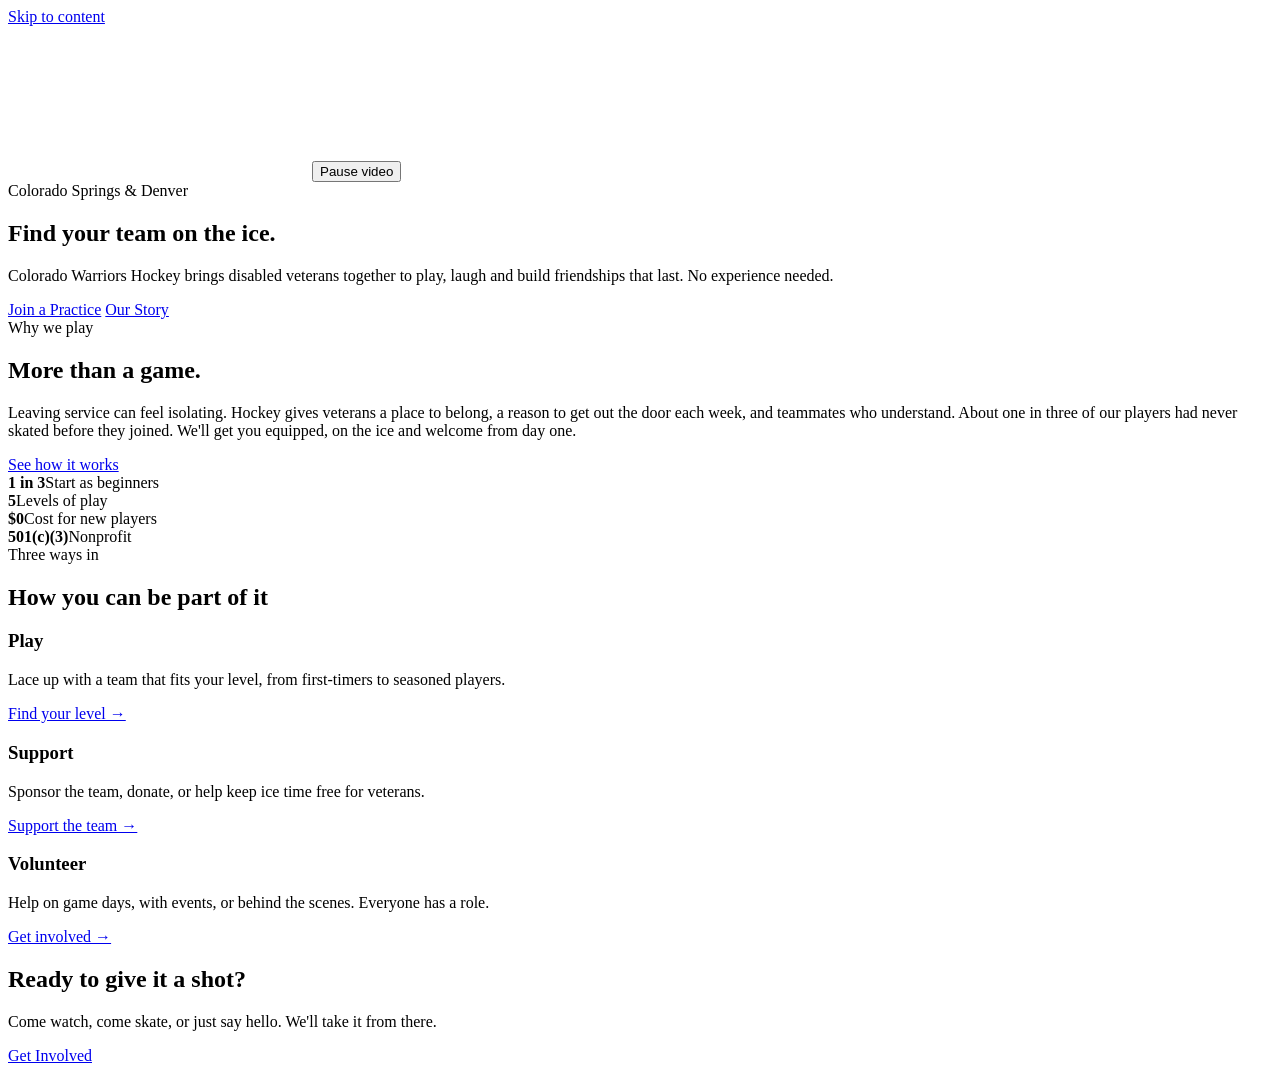
==== index.html @ 72acd33c "Create index.html for Colorado Warriors Hockey site This HTML file serves as the main structure for " ====
<!DOCTYPE html>
<html lang="en">
<head>
  <meta charset="UTF-8">
  <meta name="viewport" content="width=device-width, initial-scale=1">
  <title>Colorado Warriors Hockey | Hockey for Disabled Veterans</title>
  <meta name="description" content="Colorado Warriors Hockey is a nonprofit that brings disabled veterans together through hockey. No experience needed. Every skill level welcome.">
  <link rel="icon" href="image/Warriors Logo.jpg">
  <link rel="preconnect" href="https://fonts.googleapis.com">
  <link rel="preconnect" href="https://fonts.gstatic.com" crossorigin>
  <link href="https://fonts.googleapis.com/css2?family=Inter:wght@400;500;600;700&family=Oswald:wght@500;600;700&display=swap" rel="stylesheet">
  <link rel="stylesheet" href="styles.css">
</head>
<body>
<a class="skip" href="#main">Skip to content</a>
<div data-header></div>

<main id="main">
  <section class="hero hero--home">
    <video class="hero__media" autoplay muted loop playsinline preload="metadata">
      <source src="video/Warriors Home Page2.mp4" type="video/mp4">
    </video>
    <button class="video-toggle" type="button">Pause video</button>
    <div class="container hero__content">
      <span class="eyebrow">Colorado Springs &amp; Denver</span>
      <h1>Find your team on the ice.</h1>
      <p>Colorado Warriors Hockey brings disabled veterans together to play, laugh and build friendships that last. No experience needed.</p>
      <div class="hero__cta">
        <a href="get-involved.html" class="btn">Join a Practice</a>
        <a href="our-story.html" class="btn btn--ghost">Our Story</a>
      </div>
    </div>
  </section>

  <section class="section">
    <div class="container split">
      <div class="reveal">
        <span class="eyebrow">Why we play</span>
        <h2>More than a game.</h2>
        <p class="lead">Leaving service can feel isolating. Hockey gives veterans a place to belong, a reason to get out the door each week, and teammates who understand. About one in three of our players had never skated before they joined. We'll get you equipped, on the ice and welcome from day one.</p>
        <a href="play.html" class="btn">See how it works</a>
      </div>
      <div class="ph reveal" role="img" src="image/Face Off.jpg" style="background-image: url('image/Face Off.jpg');"></div>
    </div>
  </section>

  <section class="section section--maroon">
    <div class="container stats reveal">
      <div class="stat"><strong>1 in 3</strong><span>Start as beginners</span></div>
      <div class="stat"><strong>5</strong><span>Levels of play</span></div>
      <div class="stat"><strong>$0</strong><span>Cost for new players</span></div>
      <div class="stat"><strong>501(c)(3)</strong><span>Nonprofit</span></div>
    </div>
  </section>

  <section class="section">
    <div class="container">
      <div class="center reveal">
        <span class="eyebrow">Three ways in</span>
        <h2>How you can be part of it</h2>
      </div>
      <div class="grid grid--3">
        <article class="card reveal"><h3>Play</h3><p>Lace up with a team that fits your level, from first-timers to seasoned players.</p><a href="play.html">Find your level →</a></article>
        <article class="card reveal"><h3>Support</h3><p>Sponsor the team, donate, or help keep ice time free for veterans.</p><a href="support.html">Support the team →</a></article>
        <article class="card reveal"><h3>Volunteer</h3><p>Help on game days, with events, or behind the scenes. Everyone has a role.</p><a href="get-involved.html">Get involved →</a></article>
      </div>
    </div>
  </section>

  <section class="section section--dark center">
    <div class="container reveal">
      <h2>Ready to give it a shot?</h2>
      <p class="lead">Come watch, come skate, or just say hello. We'll take it from there.</p>
      <a href="get-involved.html" class="btn">Get Involved</a>
    </div>
  </section>
</main>

<div data-footer></div>
<script src="main.js"></script>
</body>
</html>
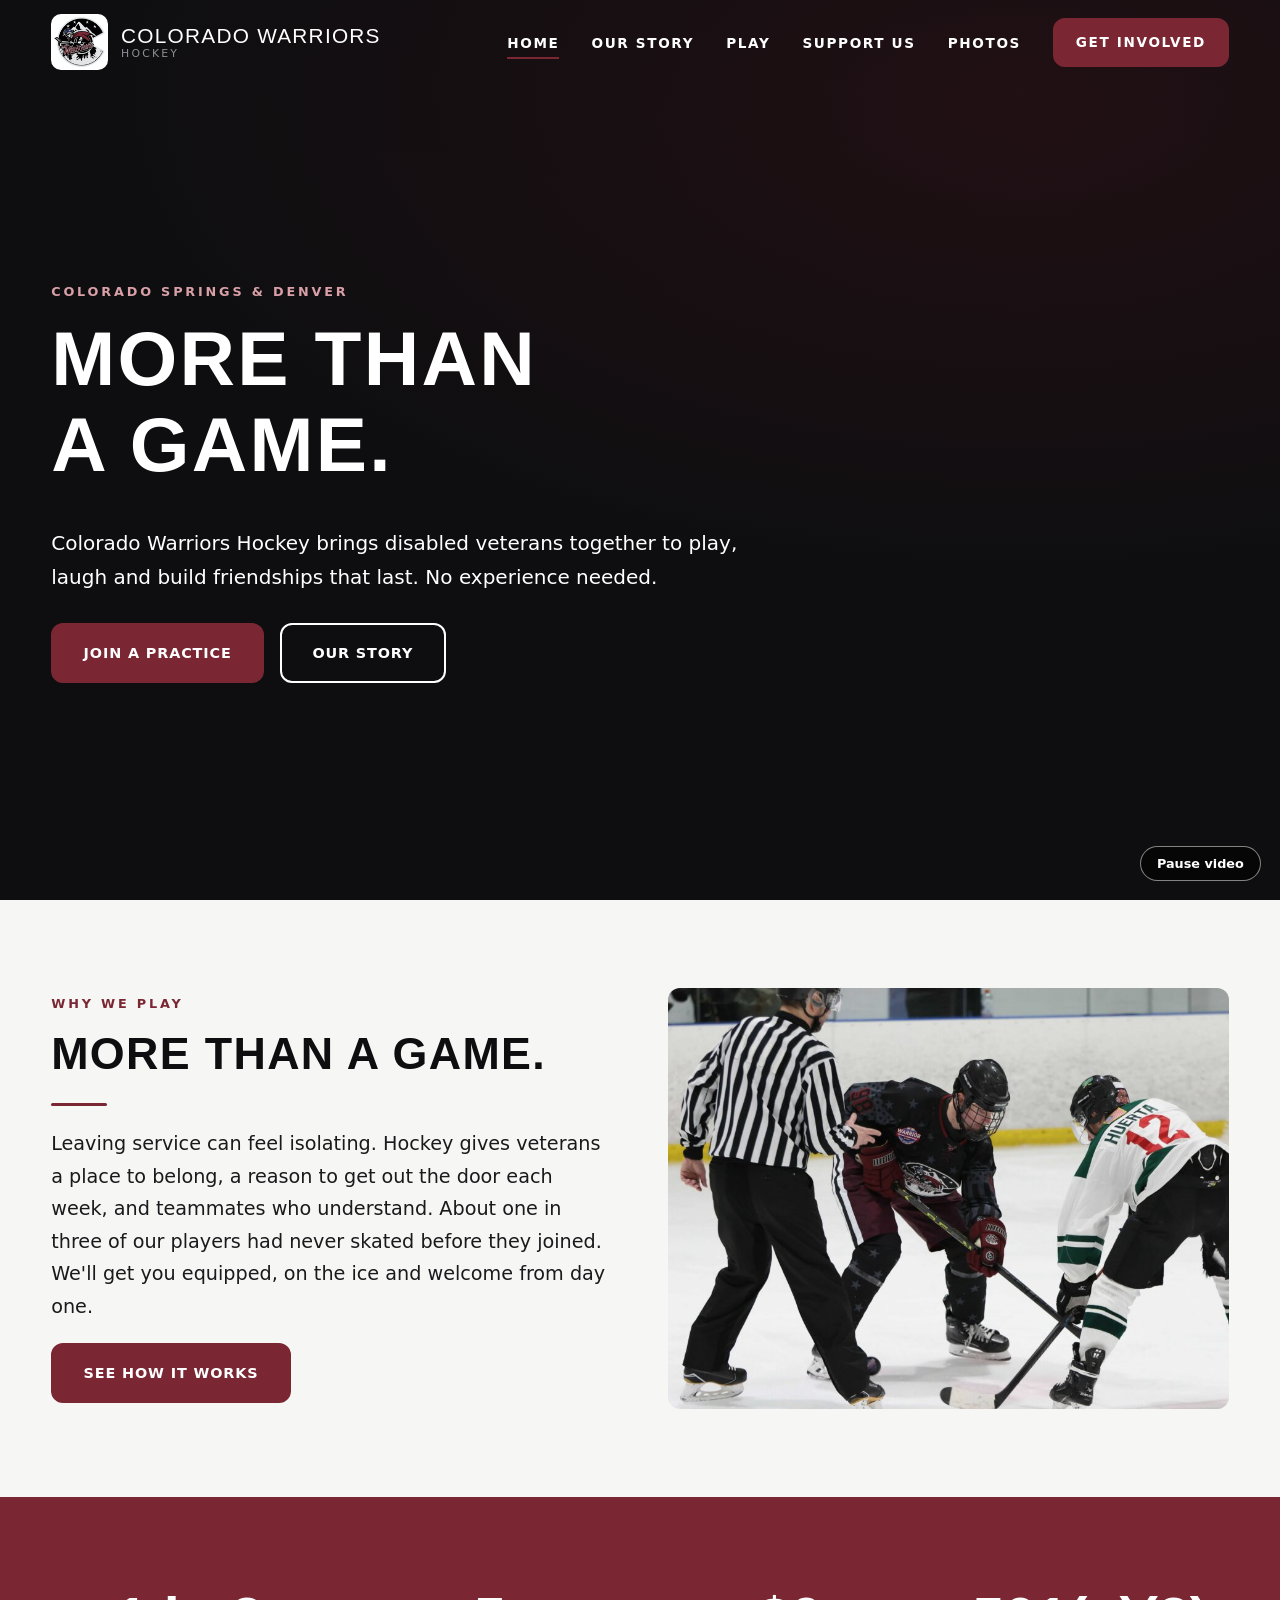
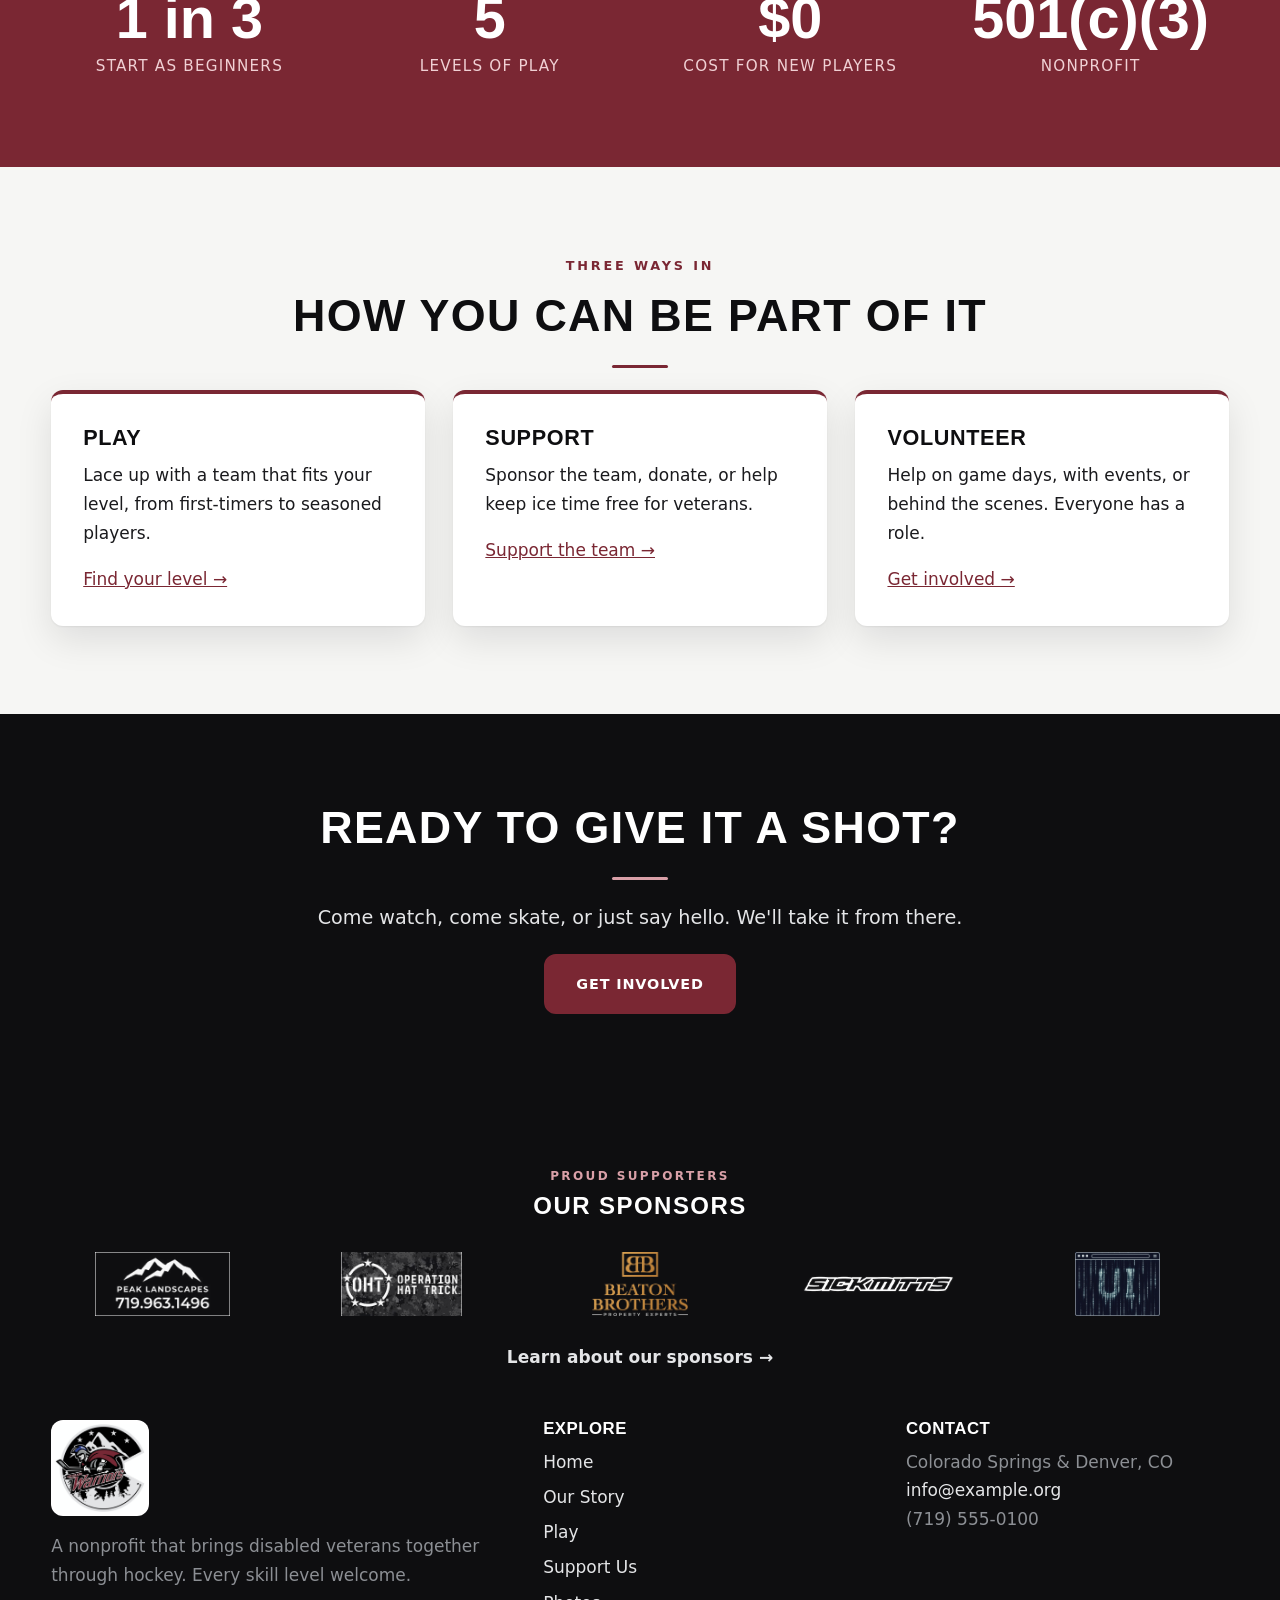
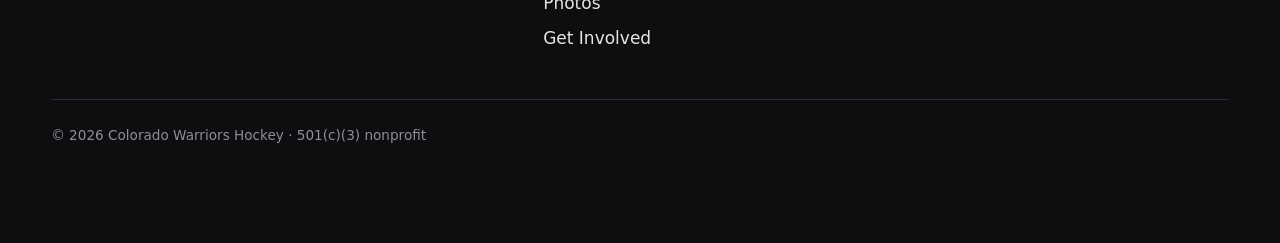
==== commit feb54ffa: "Change header text from 'Find your team on the ice.' to 'More Than A Game.'" ====
--- a/index.html
+++ b/index.html
@@ -23,7 +23,7 @@
     <button class="video-toggle" type="button">Pause video</button>
     <div class="container hero__content">
       <span class="eyebrow">Colorado Springs &amp; Denver</span>
-      <h1>Find your team on the ice.</h1>
+      <h1>More Than A Game.</h1>
       <p>Colorado Warriors Hockey brings disabled veterans together to play, laugh and build friendships that last. No experience needed.</p>
       <div class="hero__cta">
         <a href="get-involved.html" class="btn">Join a Practice</a>
--- a/styles.css
+++ b/styles.css
@@ -0,0 +1,276 @@
+:root{
+  --black:#0E0E10; --ink:#1A1A1D; --maroon:#7A2733; --maroon-dark:#5E1D27;
+  --grey:#8C8F94; --grey-light:#E4E5E7; --paper:#F6F6F4; --white:#fff;
+  --font-head:'Oswald','Arial Narrow',sans-serif; --font-body:'Inter',system-ui,sans-serif;
+  --radius:12px; --shadow:0 1px 2px rgba(0,0,0,.06),0 14px 36px rgba(14,14,16,.10); --shadow-lg:0 24px 60px rgba(14,14,16,.22); --max:1180px;
+}
+*,*::before,*::after{box-sizing:border-box}
+html{scroll-behavior:smooth}
+body{margin:0;font-family:var(--font-body);font-size:1.0625rem;color:var(--ink);background:var(--paper);line-height:1.7;-webkit-font-smoothing:antialiased}
+img,video{max-width:100%;display:block}
+a{color:var(--maroon)}
+h1,h2,h3{font-family:var(--font-head);line-height:1.12;margin:0 0 .5em;color:var(--black);font-weight:600;text-transform:uppercase;letter-spacing:.03em;text-wrap:balance}
+h2::after{content:"";display:block;width:56px;height:3px;background:var(--maroon);margin-top:.55em;border-radius:2px}
+.center h2::after{margin-inline:auto}
+.section--dark h2::after{background:#d9a0a8}
+.section--maroon h2::after,.hero h1::after{display:none}
+h1{font-size:clamp(2.6rem,6vw,4.8rem)} h2{font-size:clamp(1.9rem,3.6vw,2.8rem)} h3{font-size:1.35rem}
+p{margin:0 0 1em}
+.container{width:min(92%,var(--max));margin-inline:auto}
+.section{padding:5.5rem 0}
+.section--dark{background:var(--black);color:var(--grey-light)}
+.section--dark h2,.section--dark h3{color:#fff}
+.section--maroon{background:var(--maroon);color:#fff}
+.section--maroon h2{color:#fff}
+.center{text-align:center}
+.lead{font-size:1.2rem;max-width:62ch}
+.center .lead{margin-inline:auto}
+.eyebrow{display:block;text-transform:uppercase;letter-spacing:.22em;font-size:.8rem;color:var(--maroon);font-weight:700;margin-bottom:.8rem}
+.section--dark .eyebrow,.hero .eyebrow{color:#d9a0a8}
+:focus-visible{outline:3px solid #fff;outline-offset:3px;box-shadow:0 0 0 6px var(--maroon)}
+.skip{position:absolute;left:-999px;top:0;background:#fff;color:#000;padding:.7rem 1rem;z-index:999}
+.skip:focus{left:0}
+
+.btn{display:inline-block;padding:1rem 1.9rem;background:var(--maroon);color:#fff;text-decoration:none;font-weight:700;letter-spacing:.06em;text-transform:uppercase;font-size:.9rem;border:2px solid var(--maroon);border-radius:var(--radius);cursor:pointer;transition:.25s;font-family:var(--font-body)}
+.btn:hover{background:var(--maroon-dark);border-color:var(--maroon-dark);transform:translateY(-2px)}
+.btn--ghost{background:transparent;border-color:#fff}
+.btn--ghost:hover{background:#fff;color:var(--black);border-color:#fff}
+.btn--white{background:#fff;color:var(--maroon);border-color:#fff}
+.btn--white:hover{background:var(--grey-light);color:var(--maroon-dark);border-color:var(--grey-light)}
+
+/* Header */
+.site-header{position:fixed;inset:0 0 auto 0;z-index:100;padding:.9rem 0;transition:background .3s,padding .3s,box-shadow .3s}
+.site-header.scrolled,.site-header.solid{background:rgba(14,14,16,.96);backdrop-filter:blur(8px);padding:.5rem 0;box-shadow:0 2px 20px rgba(0,0,0,.35)}
+.nav{display:flex;align-items:center;justify-content:space-between;gap:1rem}
+.logo{display:flex;align-items:center;gap:.8rem;text-decoration:none;color:#fff;font-family:var(--font-head);font-size:1.3rem;letter-spacing:.06em;text-transform:uppercase;line-height:1.1}
+.logo img{height:56px;width:auto;transition:height .3s;background:#fff;border-radius:10px;padding:3px}
+.scrolled .logo img{height:46px}
+.logo small{display:block;font-family:var(--font-body);font-size:.68rem;letter-spacing:.2em;color:var(--grey)}
+.nav-links{display:flex;align-items:center;gap:2rem;list-style:none;margin:0;padding:0}
+.nav-links a{color:#fff;text-decoration:none;font-size:.85rem;text-transform:uppercase;letter-spacing:.12em;font-weight:600;padding:.4rem 0;border-bottom:2px solid transparent;transition:.2s}
+.nav-links a:hover,.nav-links a[aria-current="page"]{border-color:var(--maroon)}
+.nav-links .btn{padding:.7rem 1.3rem;border:2px solid var(--maroon)}
+.nav-links .btn:hover{border-color:var(--maroon-dark)}
+.menu-toggle{display:none;background:none;border:0;width:48px;height:48px;cursor:pointer;position:relative;z-index:120}
+.menu-toggle span,.menu-toggle span::before,.menu-toggle span::after{content:"";display:block;width:26px;height:2px;background:#fff;position:absolute;left:11px;transition:.3s}
+.menu-toggle span{top:23px}.menu-toggle span::before{top:-8px;left:0}.menu-toggle span::after{top:8px;left:0}
+.menu-toggle[aria-expanded="true"] span{background:transparent}
+.menu-toggle[aria-expanded="true"] span::before{transform:translateY(8px) rotate(45deg)}
+.menu-toggle[aria-expanded="true"] span::after{transform:translateY(-8px) rotate(-45deg)}
+
+/* Hero */
+.hero{position:relative;min-height:70vh;display:flex;align-items:center;color:#fff;overflow:hidden;background:radial-gradient(120% 90% at 80% 10%,#3a1219 0%,var(--black) 60%)}
+.hero--home{min-height:100vh}
+.hero__media{position:absolute;inset:0;width:100%;height:100%;object-fit:cover;z-index:0}
+.hero::after{content:"";position:absolute;inset:0;background:linear-gradient(180deg,rgba(14,14,16,.6),rgba(14,14,16,.5) 55%,rgba(14,14,16,.88));z-index:1}
+.hero__content{position:relative;z-index:2;padding:9rem 0 5rem}
+.hero__content>*{max-width:780px}
+.hero h1{color:#fff}
+.hero p{font-size:1.25rem;max-width:58ch}
+.hero__cta{display:flex;gap:1rem;flex-wrap:wrap;margin-top:1.8rem}
+.video-toggle{position:absolute;right:1.2rem;bottom:1.2rem;z-index:3;background:rgba(0,0,0,.55);color:#fff;border:1px solid rgba(255,255,255,.5);border-radius:999px;padding:.55rem 1rem;font:600 .8rem var(--font-body);cursor:pointer}
+.video-toggle:hover{background:var(--maroon)}
+.no-video .video-toggle{display:none}
+
+/* Stats */
+.stats{display:grid;grid-template-columns:repeat(auto-fit,minmax(180px,1fr));gap:1.5rem;text-align:center}
+.stat strong{display:block;font:600 clamp(2.4rem,5vw,3.6rem) var(--font-head);color:#fff}
+.stat span{font-size:.95rem;letter-spacing:.08em;text-transform:uppercase;color:#f0d0d4}
+
+/* Cards */
+.grid{display:grid;gap:1.8rem}
+.grid--3{grid-template-columns:repeat(auto-fit,minmax(270px,1fr))}
+.grid--4{grid-template-columns:repeat(auto-fit,minmax(230px,1fr))}
+.grid--5{grid-template-columns:repeat(auto-fit,minmax(200px,1fr))}
+.grid--2{grid-template-columns:repeat(auto-fit,minmax(320px,1fr))}
+.card{background:#fff;padding:2rem;border-radius:var(--radius);box-shadow:var(--shadow);border-top:4px solid var(--maroon)}
+.card{transition:transform .3s,box-shadow .3s}
+@media (hover:hover){
+  .card:hover{transform:translateY(-6px);box-shadow:0 18px 42px rgba(122,39,51,.28)}
+}
+.level-card{
+  --level-color:#7A2733;
+  --level-tint:rgba(122,39,51,.1);
+  --level-shadow:rgba(122,39,51,.38);
+  border-top-color:var(--level-color);
+}
+.level-card--platinum{--level-color:#8C929B;--level-tint:rgba(140,146,155,.17);--level-shadow:rgba(140,146,155,.42)}
+.level-card--gold{--level-color:#B68A32;--level-tint:rgba(182,138,50,.16);--level-shadow:rgba(182,138,50,.42)}
+.level-card--silver{--level-color:#9AA8B5;--level-tint:rgba(154,168,181,.2);--level-shadow:rgba(154,168,181,.45)}
+.level-card--copper{--level-color:#B66D45;--level-tint:rgba(182,109,69,.17);--level-shadow:rgba(182,109,69,.42)}
+.level-card--bronze{--level-color:#986344;--level-tint:rgba(152,99,68,.17);--level-shadow:rgba(152,99,68,.42)}
+@media (hover:hover){
+  .level-card:hover{
+    background:linear-gradient(145deg,#fff 45%,var(--level-tint));
+    box-shadow:0 18px 42px var(--level-shadow);
+  }
+}
+.card .tag{display:inline-block;font-size:.72rem;font-weight:700;letter-spacing:.16em;text-transform:uppercase;color:var(--maroon);margin-bottom:.5rem}
+.card--dark{background:var(--ink);color:var(--grey-light);border-top-color:var(--maroon)}
+.card--dark h3{color:#fff}
+.person{text-align:center}
+.avatar{width:120px;height:120px;border-radius:50%;margin:0 auto 1rem;background:linear-gradient(135deg,var(--maroon),var(--black));display:grid;place-items:center;color:#fff;font:600 2.2rem}
+.person .role{color:var(--maroon);font-weight:700;font-size:.85rem;letter-spacing:.1em;text-transform:uppercase;margin:0}
+
+.split{display:grid;grid-template-columns:1fr 1fr;gap:3.5rem;align-items:center}
+.ph{aspect-ratio:4/3;border-radius:var(--radius);background-size: cover; background-position: center;}
+.checklist{list-style:none;margin:0;padding:0}
+.checklist li{position:relative;padding-left:2rem;margin-bottom:.8rem}
+.checklist li::before{content:"";position:absolute;left:0;top:.5em;width:1.1rem;height:.6rem;border-left:3px solid var(--maroon);border-bottom:3px solid var(--maroon);transform:rotate(-45deg) scale(.85)}
+.section--dark .checklist li::before{border-color:#d9a0a8}
+
+/* Steps */
+.steps{counter-reset:s;display:grid;grid-template-columns:repeat(auto-fit,minmax(220px,1fr));gap:1.8rem}
+.step{counter-increment:s}
+.step::before{content:counter(s);display:grid;place-items:center;width:3rem;height:3rem;border-radius:50%;background:var(--maroon);color:#fff;font:600 1.4rem var(--font-head);margin-bottom:1rem}
+
+/* Gallery */
+.gallery{display:grid;grid-template-columns:repeat(auto-fill,minmax(250px,1fr));gap:1rem}
+.gallery .ph{aspect-ratio:1;box-shadow:none}
+
+/* Forms */
+.form{display:grid;gap:1.2rem;background:#fff;padding:2.2rem;border-radius:var(--radius);box-shadow:var(--shadow)}
+.form label{font-weight:600;display:grid;gap:.4rem}
+.form input,.form select,.form textarea{font:inherit;padding:.85rem 1rem;border:2px solid var(--grey-light);border-radius:8px;background:#fff;width:100%}
+.form input:focus,.form select:focus,.form textarea:focus{border-color:var(--maroon);outline:none}
+.form textarea{min-height:140px;resize:vertical}
+
+/* Footer */
+.site-footer{background:var(--black);color:var(--grey);padding:4rem 0 6rem}
+.footer-sponsors{padding:0 0 3rem;text-align:center}
+.footer-sponsors__eyebrow{margin-bottom:.35rem;color:#d9a0a8;font-size:.75rem;font-weight:700;letter-spacing:.2em;text-transform:uppercase}
+.footer-sponsors__heading{margin-bottom:1.5rem;color:#fff;font:600 1.5rem var(--font-head);letter-spacing:.06em;text-transform:uppercase}
+.footer-sponsors__heading::after{display:none}
+.footer-sponsors__logos{display:grid;grid-template-columns:repeat(5,minmax(0,1fr));gap:1rem}
+.footer-sponsor{min-height:76px;display:grid;place-items:center;padding:.5rem;transition:transform .25s,opacity .25s}
+.footer-sponsor:hover{transform:translateY(-3px);opacity:.8}
+.footer-sponsor img{display:block;width:100%;height:64px;object-fit:contain}
+.footer-sponsor--dark-art img{mix-blend-mode:screen}
+.footer-sponsor--peak img{filter:grayscale(1) invert(1);mix-blend-mode:screen}
+.footer-sponsors__link{display:inline-block;margin-top:1.2rem;color:#fff;font-weight:600}
+.footer-sponsors__link:hover{color:#d9a0a8}
+.footer-grid{display:grid;grid-template-columns:1.4fr 1fr 1fr;gap:2.5rem}
+.site-footer h3{color:#fff;font-size:1.05rem}
+.site-footer a{color:var(--grey-light);text-decoration:none}
+.site-footer a:hover{color:#fff;text-decoration:underline}
+.site-footer ul{list-style:none;margin:0;padding:0}
+.site-footer li{margin-bottom:.4rem}
+.footer-logo{height:96px;width:auto;margin-bottom:1rem;background:#fff;border-radius:12px;padding:4px}
+.copyright{margin:2.5rem auto 0;padding-top:1.5rem;border-top:1px solid #2a2a2e;font-size:.85rem;width:min(92%,var(--max))}
+
+/* Reveal */
+.reveal{opacity:0;transform:translateY(24px);transition:opacity .7s,transform .7s}
+.reveal.in{opacity:1;transform:none}
+.card.reveal{transition:opacity .7s,transform .3s,box-shadow .3s,background .3s}
+
+@media (max-width:900px){
+  .split,.footer-grid{grid-template-columns:1fr}
+  .footer-sponsors__logos{grid-template-columns:repeat(3,minmax(0,1fr))}
+  .menu-toggle{display:block}
+  .nav-links{position:fixed;inset:0;background:var(--black);flex-direction:column;justify-content:center;gap:1.6rem;transform:translateX(100%);transition:transform .35s;z-index:110}
+  .nav-links.open{transform:none}
+  .nav-links a{font-size:1.1rem}
+  .logo small{display:none}
+}
+@media (prefers-reduced-motion:reduce){
+  *{scroll-behavior:auto!important;transition:none!important}
+  .reveal{opacity:1;transform:none}
+}
+
+/* Sponsor cards */
+.sponsor-card{
+  display:flex;
+  flex-direction:column;
+  align-items:center;
+  text-align:center;
+  color:var(--ink);
+  text-decoration:none;
+}
+.sponsor-card h3{margin-top:1.2rem}
+.sponsor-logo{
+  width:100%;
+  min-height:130px;
+  display:grid;
+  place-items:center;
+  background:#fff;
+  border-radius:8px;
+  padding:1rem;
+}
+.sponsor-logo img{
+  max-width:100%;
+  max-height:105px;
+  width:auto;
+  height:auto;
+  object-fit:contain;
+}
+.sponsor-visit{
+  margin-top:auto;
+  padding-top:1rem;
+  color:var(--maroon);
+  font-weight:700;
+  font-size:.9rem;
+}
+.sponsor-note{margin-top:2rem;font-size:.9rem;color:var(--grey)}
+.section--dark .sponsor-card{background:#fff;color:var(--ink)}
+
+/* Photo gallery filters and practice videos */
+.gallery-filters{
+  position:sticky;
+  top:72px;
+  z-index:10;
+  display:flex;
+  gap:.5rem;
+  overflow-x:auto;
+  padding:.75rem;
+  margin:2rem 0 1.5rem;
+  background:rgba(246,246,244,.96);
+  border-bottom:1px solid var(--grey-light);
+  scrollbar-width:thin;
+}
+.gallery-filter{
+  flex:0 0 auto;
+  border:0;
+  border-radius:6px;
+  padding:.8rem 1.15rem;
+  background:transparent;
+  color:var(--ink);
+  font:600 .9rem var(--font-body);
+  cursor:pointer;
+}
+.gallery-filter:hover,
+.gallery-filter[aria-pressed="true"]{
+  background:var(--maroon);
+  color:#fff;
+}
+.gallery-filter:focus-visible{
+  outline:3px solid var(--maroon);
+  outline-offset:2px;
+  box-shadow:none;
+}
+.gallery-status{
+  min-height:1.5em;
+  color:var(--grey);
+  font-size:.9rem;
+}
+.gallery-item{min-width:0;margin:0}
+.gallery-item[hidden]{display:none}
+.gallery-item figcaption{
+  padding:.65rem .15rem 0;
+  color:var(--grey);
+  font-size:.9rem;
+}
+.practice-videos video{
+  width:100%;
+  aspect-ratio:16 / 9;
+  border-radius:var(--radius);
+  background:#000;
+  object-fit:cover;
+}
+.practice-videos h3{color:#fff}
+
+@media (max-width:600px){
+  .gallery-filters{top:64px}
+  .gallery-filter{padding:.7rem .9rem;font-size:.82rem}
+  .footer-sponsors__logos{grid-template-columns:repeat(2,minmax(0,1fr))}
+  .footer-sponsor:last-child:nth-child(odd){grid-column:1 / -1}
+}
